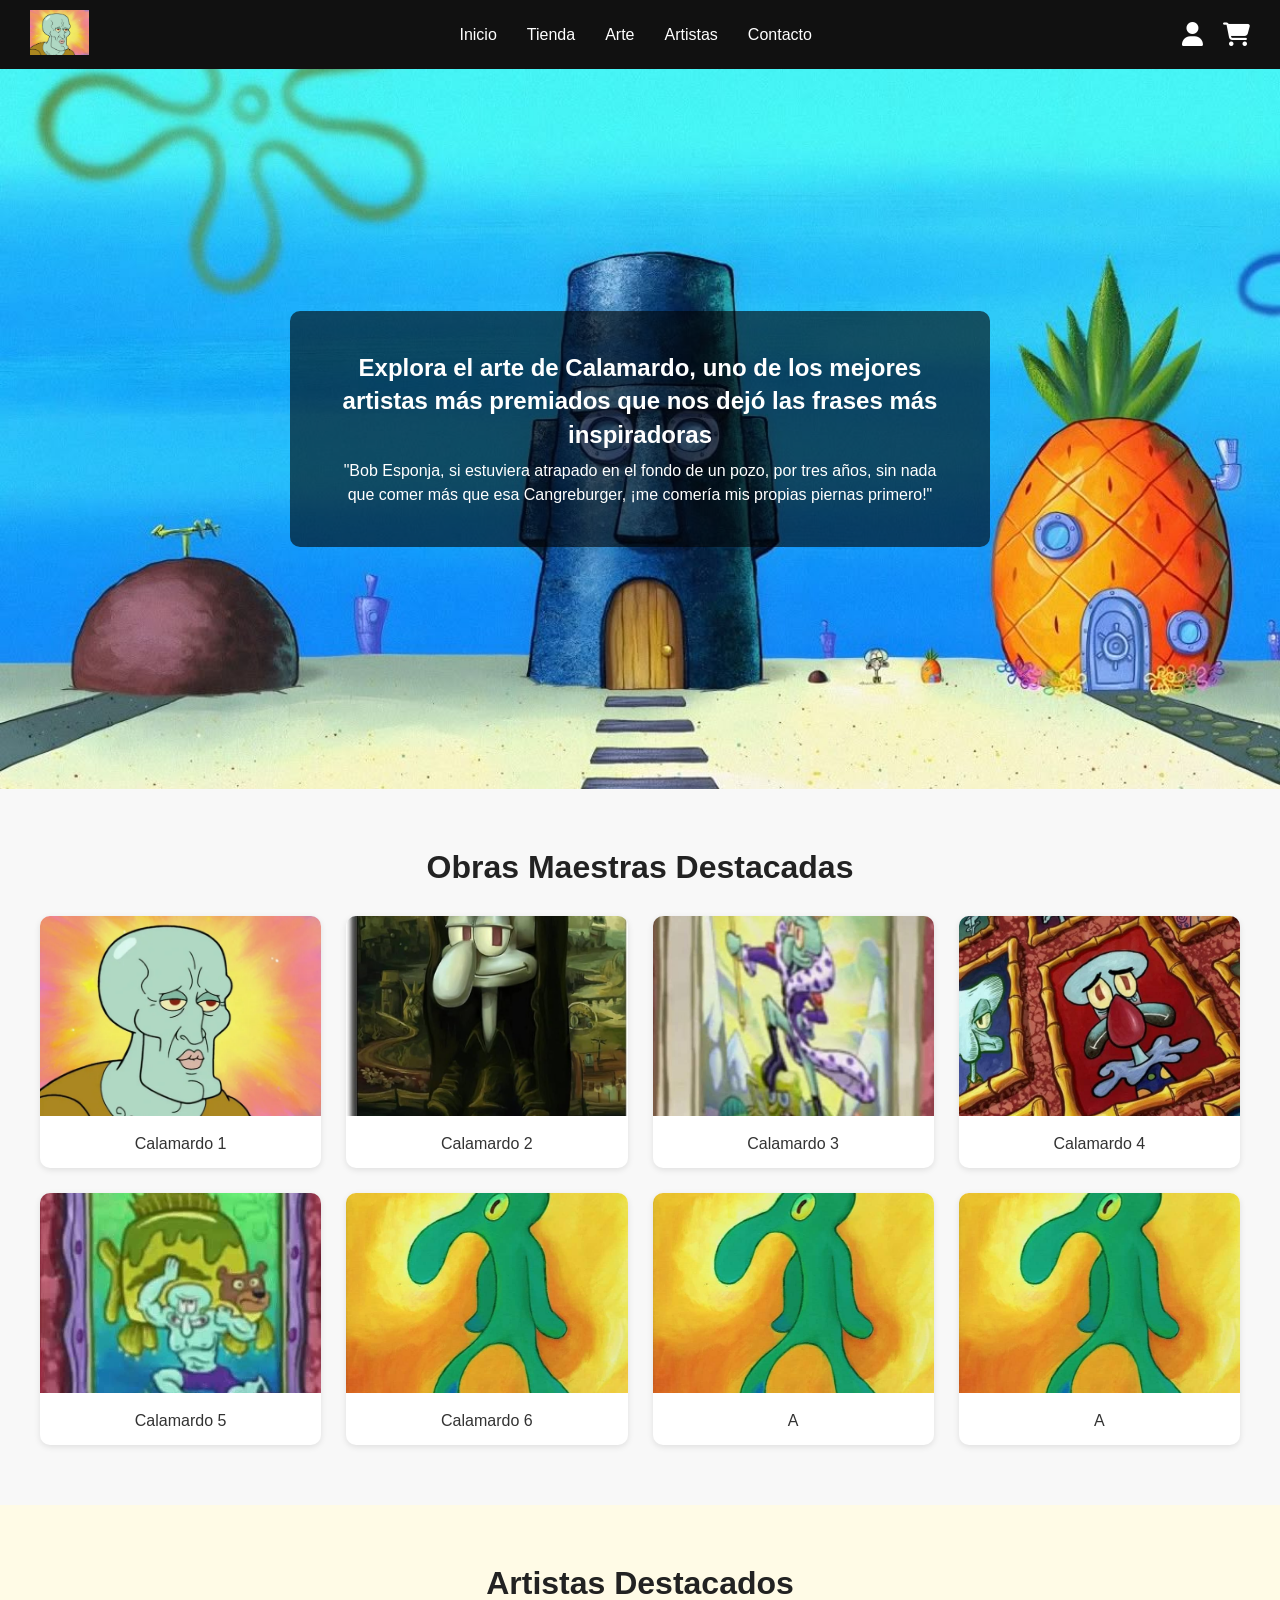
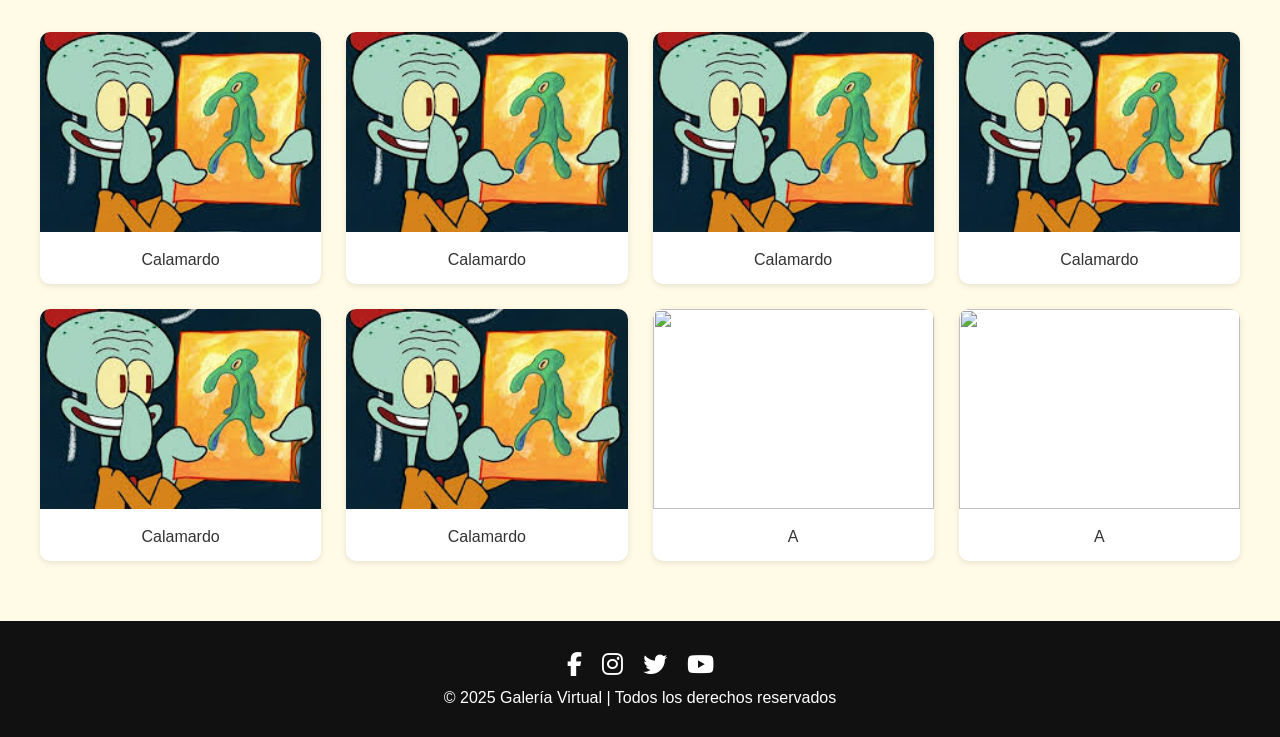
==== index.html @ 1c7a0b11 "Add files via upload" ====
<!DOCTYPE html>
<html lang="es">

<head>
    <meta charset="UTF-8">
    <meta name="viewport" content="width=device-width, initial-scale=1.0">
    <title>Galería Virtual</title>
    <link rel="icon" type="image/png" href="arte/calamardo1.jpg" />
    <link rel="stylesheet" href="https://cdnjs.cloudflare.com/ajax/libs/font-awesome/6.5.0/css/all.min.css" />
    <link rel="stylesheet" href="style.css" />
</head>

<body>
    <header>
        <div class="logo">
            <a href="index.html"><img src="arte/calamardo1.jpg" alt="Logo Galería" /></a>
        </div>

        <nav>
            <ul>
                <li><a href="index.html">Inicio</a></li>
                <li><a href="tienda.html">Tienda</a></li>
                <li><a href="arte.html">Arte</a></li>
                <li><a href="artistas.html">Artistas</a></li>
                <li><a href="contacto.html">Contacto</a></li>
            </ul>
        </nav>

        <div class="nav-right">
            <div class="user-menu">
                <i class="fa-solid fa-user" id="userIcon"></i>
                <div class="login-dropdown" id="loginDropdown">
                    <form id="loginForm">
                        <input type="email" id="loginEmail" placeholder="Correo electrónico" required />
                        <input type="password" id="loginPassword" placeholder="Contraseña" required />
                        <button type="submit">Iniciar sesión</button>
                    </form>
                    <p>No tienes cuenta? <a href="registro.html">Regístrate</a></p>
                </div>
            </div>

            <div class="cart-icon" id="cartIcon">
                <i class="fa-solid fa-cart-shopping"></i>
                <div class="cart-dropdown" id="cartDropdown">
                    <p>Tu carrito está vacío por ahora.</p>
                </div>
            </div>
        </div>
    </header>

    <section class="hero">
        <div class="hero-content">
            <h1>
                Explora el arte de Calamardo, uno de los mejores artistas más premiados
                que nos dejó las frases más inspiradoras
            </h1>
            <p>
                "Bob Esponja, si estuviera atrapado en el fondo de un pozo, por tres años,
                sin nada que comer más que esa Cangreburger, ¡me comería mis propias
                piernas primero!"
            </p>
        </div>
    </section>

    <section class="section">
        <h2>Obras Maestras Destacadas</h2>
        <div class="grid">
            <div class="card"><img src="arte/calamardo1.jpg" />
                <p>Calamardo 1</p>
            </div>
            <div class="card"><img src="arte/calamardo2.jpg" />
                <p>Calamardo 2</p>
            </div>
            <div class="card"><img src="arte/calamardo3.jpg" />
                <p>Calamardo 3</p>
            </div>
            <div class="card"><img src="arte/calamardo4.jpg" />
                <p>Calamardo 4</p>
            </div>
            <div class="card"><img src="arte/calamardo5.jpg" />
                <p>Calamardo 5</p>
            </div>
            <div class="card"><img src="arte/calamardo6.jpg" />
                <p>Calamardo 6</p>
            </div>
            <div class="card"><img src="arte/calamardo6.jpg" />
                <p>A</p>
            </div>
            <div class="card"><img src="arte/calamardo6.jpg" />
                <p>A</p>
            </div>
        </div>
    </section>

    <section class="section" style="background-color:#fffbe6;">
        <h2>Artistas Destacados</h2>
        <div class="grid">
            <div class="card"><img src="arte/calamardo.jpeg" />
                <p>Calamardo</p>
            </div>
            <div class="card"><img src="arte/calamardo.jpeg" />
                <p>Calamardo</p>
            </div>
            <div class="card"><img src="arte/calamardo.jpeg" />
                <p>Calamardo</p>
            </div>
            <div class="card"><img src="arte/calamardo.jpeg" />
                <p>Calamardo</p>
            </div>
            <div class="card"><img src="arte/calamardo.jpeg" />
                <p>Calamardo</p>
            </div>
            <div class="card"><img src="arte/calamardo.jpeg" />
                <p>Calamardo</p>
            </div>
            <div class="card"><img src="" />
                <p>A</p>
            </div>
            <div class="card"><img src="" />
                <p>A</p>
            </div>
        </div>
    </section>

    <footer>
        <div class="social">
            <a href="#"><i class="fab fa-facebook-f"></i></a>
            <a href="#"><i class="fab fa-instagram"></i></a>
            <a href="#"><i class="fab fa-twitter"></i></a>
            <a href="#"><i class="fab fa-youtube"></i></a>
        </div>
        <p>&copy; 2025 Galería Virtual | Todos los derechos reservados</p>
    </footer>

    <script type="module" src="firebase.js"></script>
    <script type="module" src="mainsesion.js"></script>

</body>

</html>
---- style.css ----
* {
    margin: 0;
    padding: 0;
    box-sizing: border-box;
}

body {
    font-family: 'Poppins', sans-serif;
    color: #333;
    background-color: #f8f8f8;
}

a {
    text-decoration: none;
    color: inherit;
}

header {
    background-color: #111;
    color: white;
    display: flex;
    justify-content: space-between;
    align-items: center;
    padding: 10px 30px;
    position: sticky;
    top: 0;
    z-index: 1000;
}

.logo img {
    height: 45px;
    cursor: pointer;
}

nav ul {
    list-style: none;
    display: flex;
    gap: 30px;
}

nav li a {
    color: white;
    font-weight: 500;
    transition: color 0.3s;
}

nav li a:hover {
    color: #ffcc00;
}

.nav-right {
    display: flex;
    align-items: center;
    gap: 20px;
}

.cart-icon,
.user-menu {
    position: relative;
}

.cart-icon i,
.user-menu i {
    font-size: 1.5rem;
    cursor: pointer;
    transition: color 0.3s;
}

.cart-icon i:hover,
.user-menu i:hover {
    color: #ffcc00;
}

.login-dropdown,
.cart-dropdown {
    display: none;
    position: absolute;
    top: 35px;
    right: 0;
    background: white;
    color: #333;
    border-radius: 8px;
    box-shadow: 0 4px 12px rgba(0, 0, 0, 0.25);
    width: 220px;
    padding: 15px;
    z-index: 1000;
}

.login-dropdown form {
    display: flex;
    flex-direction: column;
    gap: 10px;
}

.login-dropdown input {
    padding: 8px;
    border: 1px solid #ccc;
    border-radius: 5px;
}

.login-dropdown button {
    background-color: #111;
    color: white;
    border: none;
    padding: 8px;
    border-radius: 5px;
    cursor: pointer;
    transition: 0.3s;
}

.login-dropdown button:hover {
    background-color: #ffcc00;
    color: #111;
}

.login-dropdown p {
    font-size: 0.9rem;
    text-align: center;
    margin-top: 10px;
}

.login-dropdown p a {
    color: #111;
    font-weight: 500;
}

.login-dropdown p a:hover {
    color: #ffcc00;
}

.user-name-btn {
    background: none;
    border: none;
    color: white;
    cursor: pointer;
    font-weight: 500;
    font-size: 1rem;
}

.user-menu .login-dropdown p a {
    display: block;
    padding: 8px 0;
    transition: color 0.3s;
}

.cart-dropdown {
    width: 180px;
}

.cart-dropdown p {
    margin: 0;
    font-size: 0.9rem;
    text-align: center;
}

.hero {
    height: 80vh;
    background-image: url('arte/c.jpg');
    background-size: cover;
    background-position: center;
    background-attachment: fixed;
    display: flex;
    justify-content: center;
    align-items: center;
    text-align: center;
    color: white;
    padding: 0 20px;
}

.hero-content {
    background: rgba(0, 0, 0, 0.6);
    padding: 40px;
    border-radius: 10px;
    max-width: 700px;
}

.hero-content h1 {
    margin-bottom: 8px;
    line-height: 1.4;
}

.hero-content p {
    margin-top: 0;
    line-height: 1.5;
}

.section {
    padding: 60px 30px;
    text-align: center;
}

.section h2 {
    font-size: 2rem;
    margin-bottom: 30px;
    color: #222;
}

.grid {
    display: grid;
    grid-template-columns: repeat(auto-fit, minmax(250px, 1fr));
    gap: 25px;
    max-width: 1200px;
    margin: 0 auto;
}

.card {
    background: white;
    border-radius: 10px;
    box-shadow: 0 2px 6px rgba(0, 0, 0, 0.1);
    overflow: hidden;
    transition: transform 0.3s;
}

.card:hover {
    transform: translateY(-5px);
}

.card img {
    width: 100%;
    height: 200px;
    object-fit: cover;
}

.card p {
    padding: 15px;
    font-weight: 500;
}

footer {
    background-color: #111;
    color: white;
    text-align: center;
    padding: 30px 20px;
}

.social {
    display: flex;
    justify-content: center;
    gap: 20px;
    margin-bottom: 10px;
}

.social a {
    color: white;
    font-size: 1.5rem;
    transition: color 0.3s;
}

.social a:hover {
    color: #ffcc00;
}

@media (max-width: 768px) {
    nav ul {
        display: none;
    }
}

.register-container {
    display: flex;
    justify-content: center;
    align-items: center;
    padding: 60px 20px;
    background-color: #f8f8f8;
}

.register-form {
    background: white;
    padding: 40px 35px;
    border-radius: 12px;
    box-shadow: 0 4px 15px rgba(0, 0, 0, 0.2);
    width: 100%;
    max-width: 400px;
    display: flex;
    flex-direction: column;
    gap: 15px;
}

.register-form h2 {
    text-align: center;
    margin-bottom: 10px;
    color: #111;
}

.register-form input {
    padding: 10px;
    border: 1px solid #ccc;
    border-radius: 6px;
    font-size: 1rem;
}

.register-form button {
    background-color: #111;
    color: white;
    border: none;
    padding: 12px;
    border-radius: 6px;
    cursor: pointer;
    font-weight: 600;
    transition: 0.3s;
}

.register-form button:hover {
    background-color: #ffcc00;
    color: #111;
}

.register-form p {
    text-align: center;
    margin-top: 10px;
    font-size: 0.9rem;
}
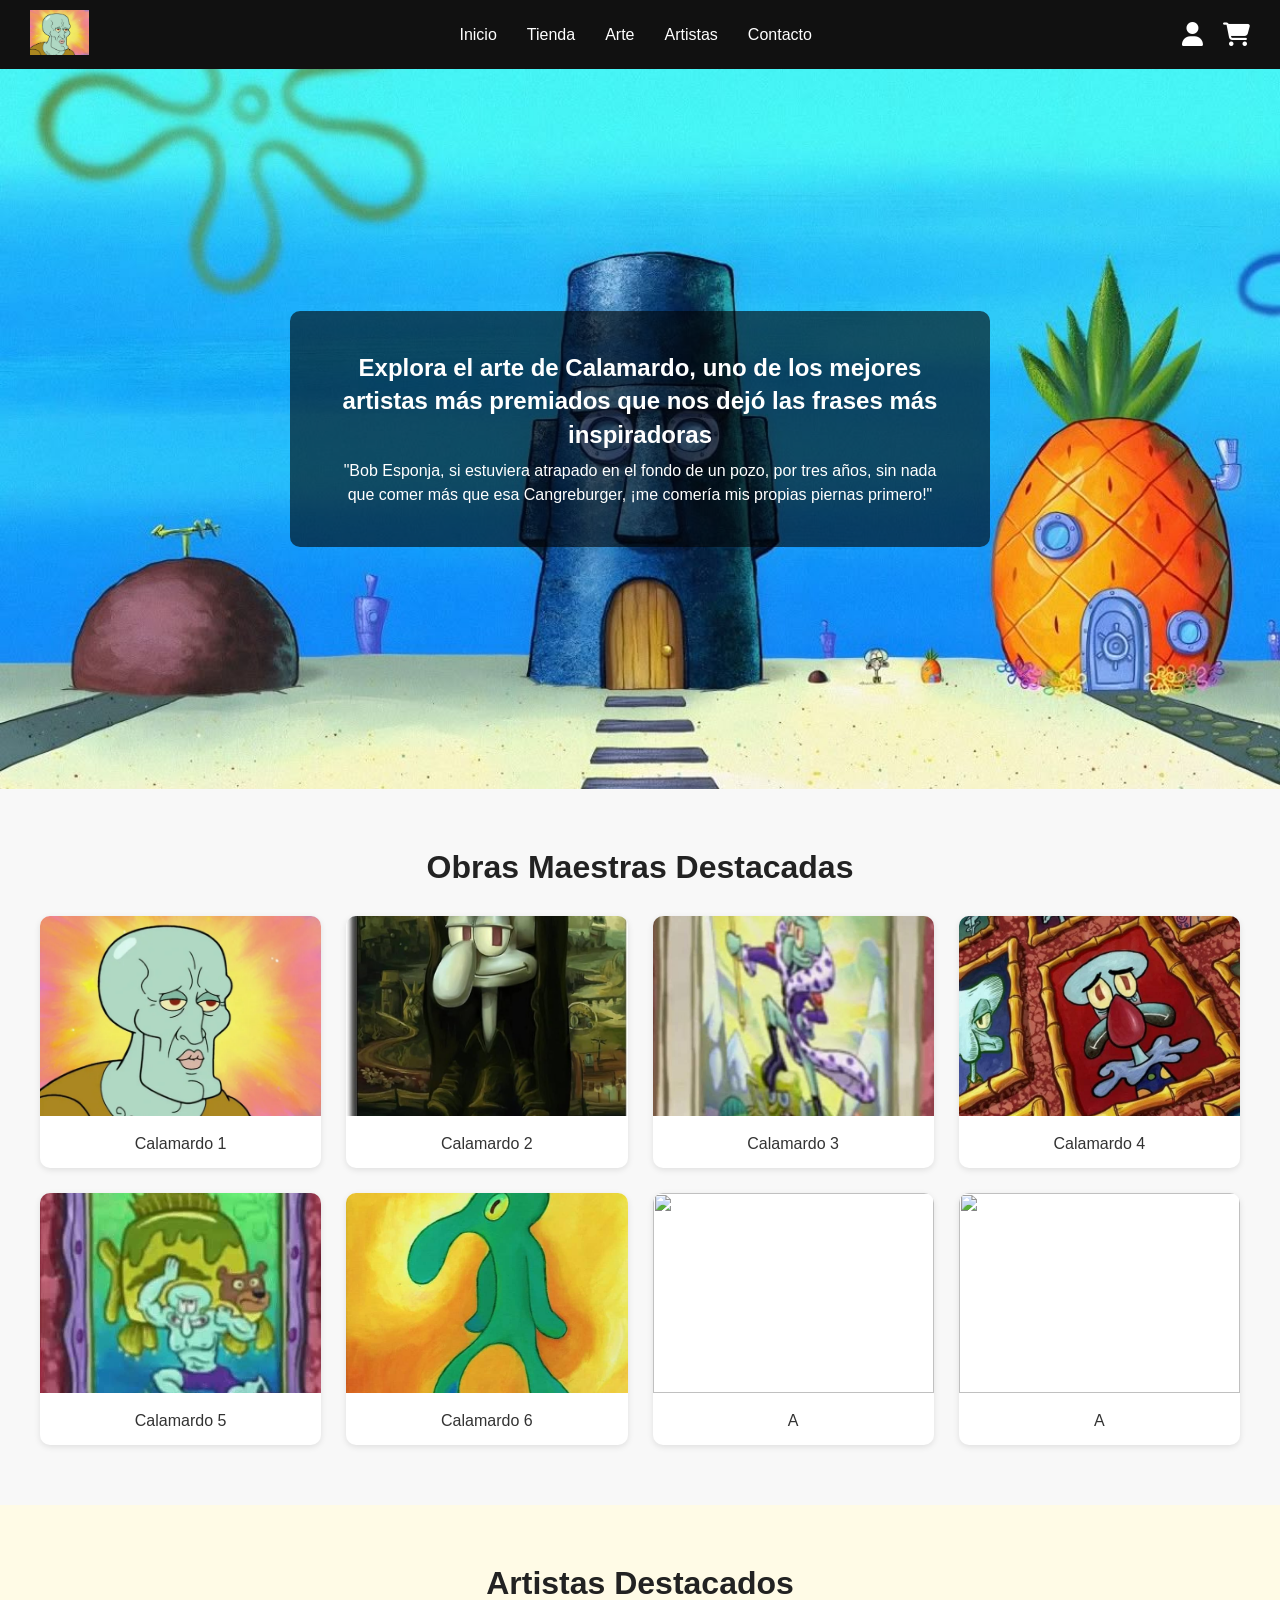
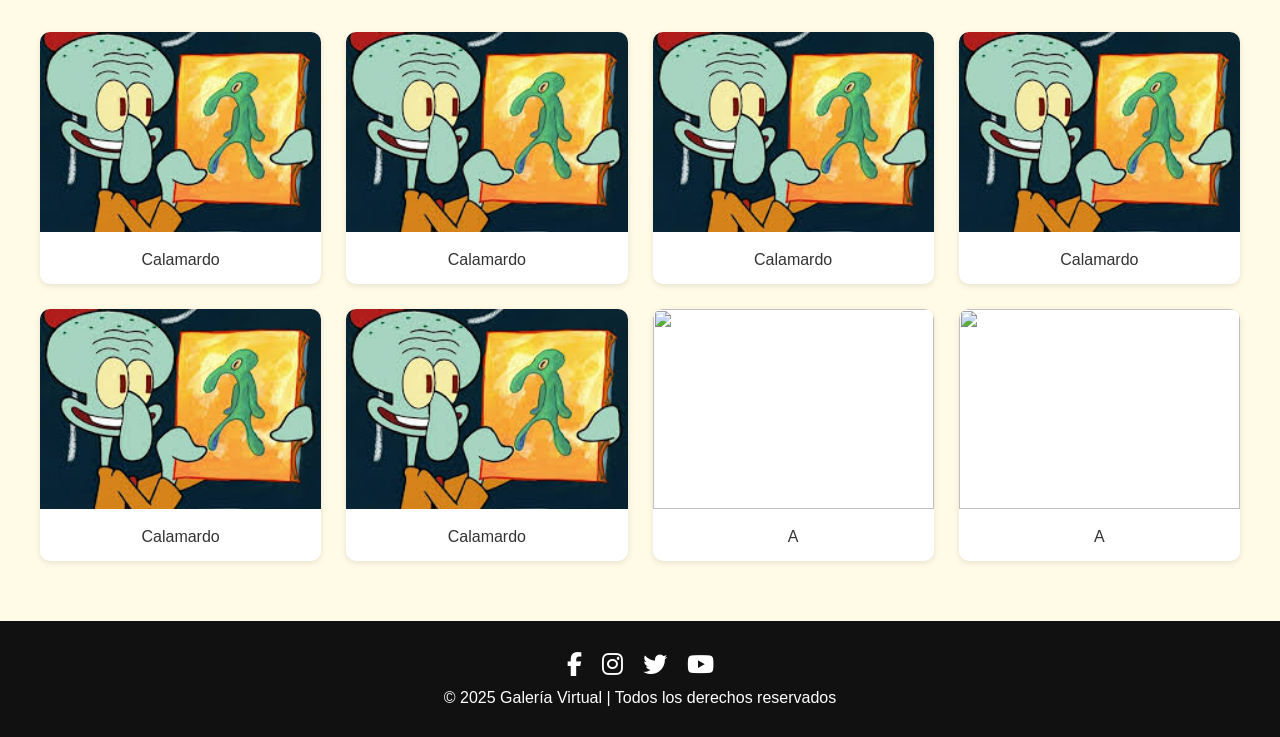
==== commit 71f40545: "Add files via upload" ====
--- a/index.html
+++ b/index.html
@@ -35,8 +35,16 @@
                         <input type="password" id="loginPassword" placeholder="Contraseña" required />
                         <button type="submit">Iniciar sesión</button>
                     </form>
+
+                    <p>O con Google</p>
+
+                    <button id="googleLoginBtn" class="google-btn">
+                        <i class="fa-brands fa-google"></i> Iniciar sesión con Google
+                    </button>
+
                     <p>No tienes cuenta? <a href="registro.html">Regístrate</a></p>
                 </div>
+
             </div>
 
             <div class="cart-icon" id="cartIcon">
@@ -83,10 +91,10 @@
             <div class="card"><img src="arte/calamardo6.jpg" />
                 <p>Calamardo 6</p>
             </div>
-            <div class="card"><img src="arte/calamardo6.jpg" />
+            <div class="card"><img src="" />
                 <p>A</p>
             </div>
-            <div class="card"><img src="arte/calamardo6.jpg" />
+            <div class="card"><img src="" />
                 <p>A</p>
             </div>
         </div>
